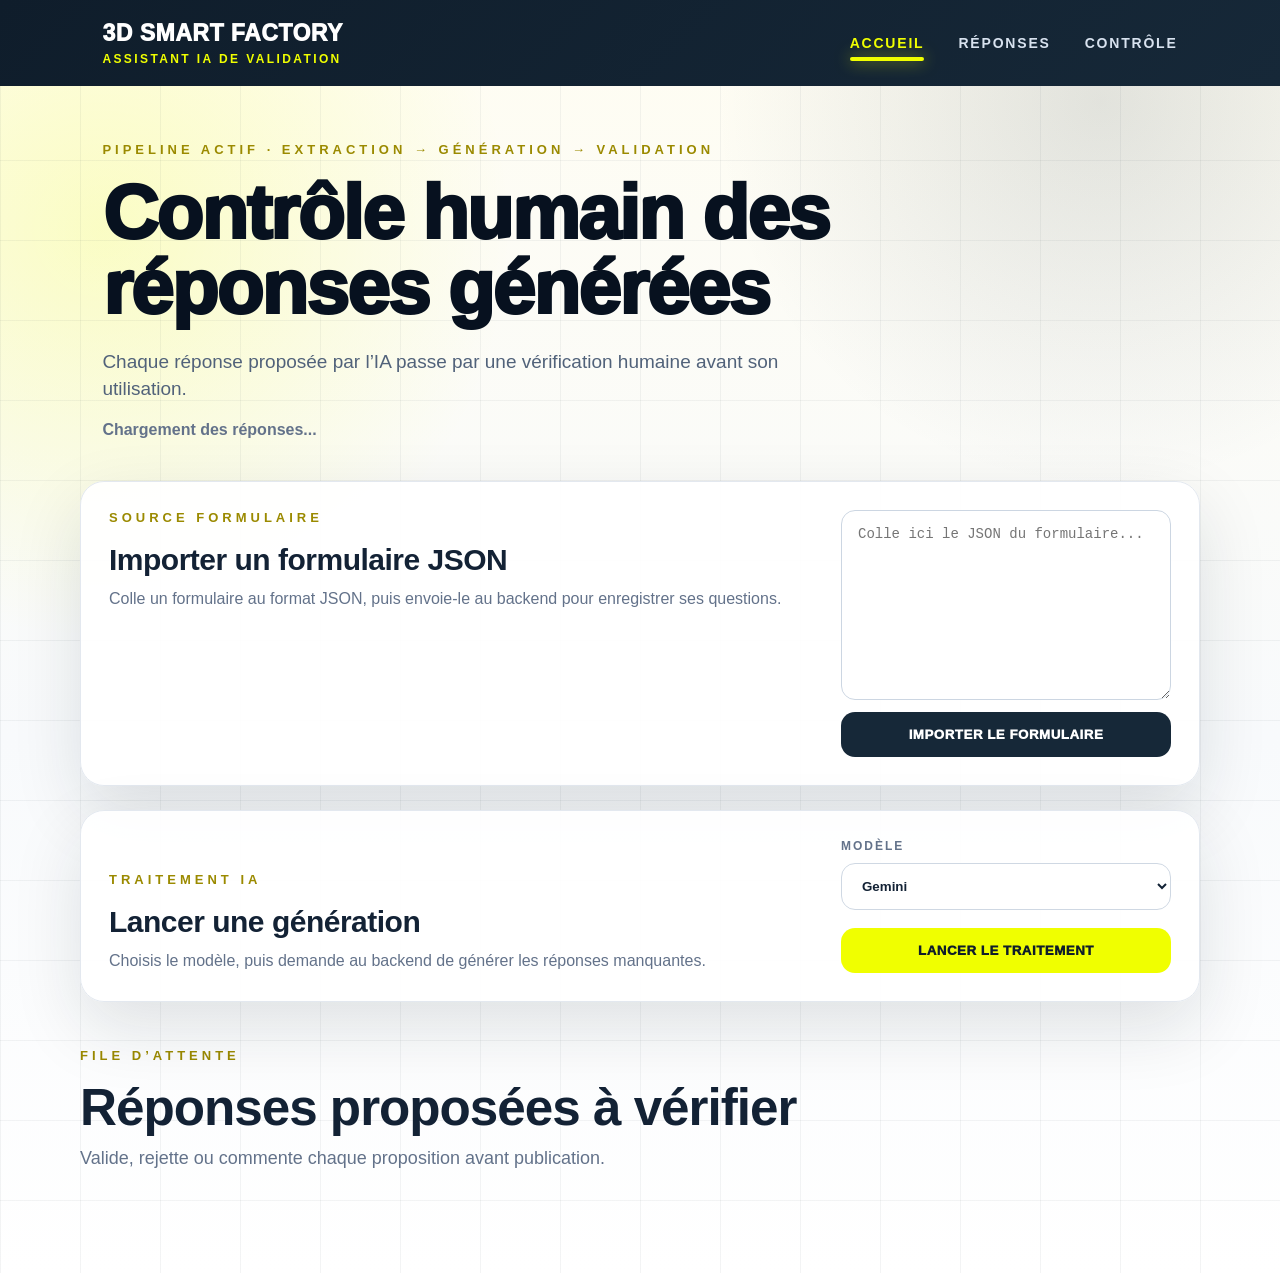
==== frontend/index.html @ 5ca27940 "Premier commit : pipeline d'extraction (Google/Microsoft Forms), agent IA (ia_service.py), backend F" ====
<!DOCTYPE html>
<html lang="fr">
<head>
    <meta charset="UTF-8">
    <meta name="viewport" content="width=device-width, initial-scale=1.0">
    <title>3D Smart Factory - Validation IA</title>
    <link rel="stylesheet" href="style.css?v=10">
</head>
<body>
    <header class="topbar">
        <div class="brand-text">
            <p>3D Smart Factory</p>
            <span>Assistant IA de validation</span>
        </div>

        <nav class="nav">
            <a class="active" href="#">Accueil</a>
            <a href="#reponses">Réponses</a>
            <a href="#controle">Contrôle</a>
        </nav>
    </header>

    <main>
        <section class="hero">
            <div class="hero-overlay">
                <p class="eyebrow">Pipeline actif · Extraction → Génération → Validation</p>
                <h2>Contrôle humain des réponses générées</h2>
                <p class="hero-text">
                    Chaque réponse proposée par l’IA passe par une vérification humaine avant son utilisation.
                </p>

                <div class="hero-actions">
                    <span id="message" class="message">En attente de chargement...</span>
                </div>
            </div>
        </section>

        <section class="import-formulaire">
            <div>
                <p class="section-label">Source formulaire</p>
                <h2>Importer un formulaire JSON</h2>
                <p>Colle un formulaire au format JSON, puis envoie-le au backend pour enregistrer ses questions.</p>
            </div>

            <div class="import-zone">
                <textarea id="formulaire-json" placeholder='Colle ici le JSON du formulaire...'></textarea>
                <button id="bouton-importer" class="secondary-button">Importer le formulaire</button>
            </div>
        </section>

        <section class="traitement-ia">
            <div>
                <p class="section-label">Traitement IA</p>
                <h2>Lancer une génération</h2>
                <p>Choisis le modèle, puis demande au backend de générer les réponses manquantes.</p>
            </div>

            <div class="traitement-actions">
                <label for="modele-ia">Modèle</label>
                <select id="modele-ia">
                    <option value="gemini">Gemini</option>
                    <option value="modele_test">Modèle test</option>
                    <option value="modele_simple">Modèle simple</option>
                </select>
                <button id="bouton-traitement" class="primary-button">Lancer le traitement</button>
            </div>
        </section>

        <section id="controle" class="intro">
            <p class="section-label">File d’attente</p>
            <h2>Réponses proposées à vérifier</h2>
            <p class="intro-text">Valide, rejette ou commente chaque proposition avant publication.</p>
        </section>

        <section id="reponses" class="dashboard">
            <div id="liste-reponses" class="liste-reponses">
                <!-- Les réponses venant du backend seront ajoutées ici par JavaScript. -->
            </div>
        </section>
    </main>
</body>
<script src="script.js?v=9"></script>
</html>
---- frontend/style.css ----
:root {
    --blue-night: #162838;
    --blue-deep: #0f1d2b;
    --blue-text: #132235;
    --blue-muted: #63728a;
    --yellow: #f0ff00;
    --yellow-soft: #fff7b8;
    --paper: #fffdf2;
    --paper-2: #f8fafc;
    --white: #ffffff;
    --border: #e3e8ef;
    --shadow: rgba(15, 29, 43, 0.12);
}

* {
    box-sizing: border-box;
}

html {
    scroll-behavior: smooth;
}

body {
    margin: 0;
    color: var(--blue-text);
    font-family: "Trebuchet MS", "Segoe UI", Arial, sans-serif;
    background:
        linear-gradient(rgba(22, 40, 56, 0.05) 1px, transparent 1px),
        linear-gradient(90deg, rgba(22, 40, 56, 0.05) 1px, transparent 1px),
        radial-gradient(circle at 8% 18%, rgba(240, 255, 0, 0.20), transparent 26%),
        radial-gradient(circle at 86% 8%, rgba(22, 40, 56, 0.12), transparent 24%),
        linear-gradient(180deg, var(--paper) 0%, var(--paper-2) 58%, #ffffff 100%);
    background-size: 80px 80px, 80px 80px, auto, auto, auto;
}

@keyframes glisserDepuisBas {
    from {
        opacity: 0;
        transform: translateY(24px);
    }

    to {
        opacity: 1;
        transform: translateY(0);
    }
}

@keyframes haloBouton {
    from {
        box-shadow: 0 12px 26px rgba(240, 255, 0, 0.18);
    }

    to {
        box-shadow: 0 18px 34px rgba(240, 255, 0, 0.34);
    }
}

.topbar {
    min-height: 86px;
    padding: 18px 8%;
    background: linear-gradient(135deg, var(--blue-deep), var(--blue-night));
    color: var(--white);
    display: flex;
    align-items: center;
    justify-content: space-between;
    gap: 28px;
}

.brand-text p {
    margin: 0;
    color: var(--white);
    font-size: 23px;
    font-weight: 1000;
    letter-spacing: 0.5px;
    text-transform: uppercase;
}

.brand-text span {
    display: block;
    margin-top: 5px;
    color: var(--yellow);
    font-size: 12px;
    font-weight: 900;
    text-transform: uppercase;
    letter-spacing: 2.4px;
}

.nav {
    display: flex;
    gap: 34px;
    flex-wrap: wrap;
    justify-content: flex-end;
}

.nav a {
    position: relative;
    color: #d8e2ef;
    text-decoration: none;
    text-transform: uppercase;
    font-weight: 900;
    font-size: 14px;
    letter-spacing: 1.8px;
}

.nav a.active,
.nav a:hover {
    color: var(--yellow);
}

.nav a.active::after {
    content: "";
    position: absolute;
    left: 0;
    right: 0;
    bottom: -10px;
    height: 4px;
    border-radius: 999px;
    background: var(--yellow);
    box-shadow: 0 0 16px rgba(240, 255, 0, 0.65);
}

.hero {
    min-height: 330px;
    padding: 56px 8%;
    display: flex;
    align-items: center;
}

.hero-overlay {
    width: min(900px, 100%);
    animation: glisserDepuisBas 0.75s ease both;
}

.eyebrow,
.section-label {
    margin: 0 0 18px;
    color: #9b8a00;
    text-transform: uppercase;
    letter-spacing: 4px;
    font-size: 13px;
    font-weight: 900;
}

.hero h2 {
    max-width: 860px;
    margin: 0;
    color: #07111f;
    font-size: clamp(42px, 6vw, 78px);
    line-height: 0.98;
    font-weight: 1000;
    letter-spacing: -2px;
}

.hero-text {
    max-width: 720px;
    margin: 22px 0 0;
    color: #51627a;
    font-size: 19px;
    line-height: 1.45;
}

.hero-actions {
    margin-top: 18px;
}

.message {
    display: inline-block;
    min-height: 22px;
    color: var(--blue-muted);
    font-weight: 800;
}

button,
select {
    font-family: inherit;
}

button {
    border: none;
    cursor: pointer;
    font-weight: 1000;
    letter-spacing: 0.5px;
    transition: transform 0.2s ease, box-shadow 0.2s ease, opacity 0.2s ease;
}

button:hover {
    transform: translateY(-2px);
}

.import-formulaire,
.traitement-ia {
    width: min(1120px, 90%);
    margin: -18px auto 24px;
    padding: 28px;
    background: rgba(255, 255, 255, 0.92);
    border: 1px solid var(--border);
    border-radius: 24px;
    box-shadow: 0 26px 70px var(--shadow);
    display: grid;
    grid-template-columns: minmax(0, 1fr) 330px;
    gap: 30px;
    align-items: end;
    animation: glisserDepuisBas 0.8s ease both;
}

.traitement-ia {
    margin-top: 0;
    margin-bottom: 46px;
}

.import-formulaire {
    align-items: start;
}

.import-zone {
    display: grid;
    gap: 12px;
}

.traitement-ia h2 {
    margin: 0;
    color: var(--blue-text);
    font-size: 30px;
    letter-spacing: -0.5px;
}

.import-formulaire h2 {
    margin: 0;
    color: var(--blue-text);
    font-size: 30px;
    letter-spacing: -0.5px;
}

.import-formulaire p:not(.section-label),
.traitement-ia p:not(.section-label) {
    margin: 10px 0 0;
    color: var(--blue-muted);
    line-height: 1.5;
}

.traitement-actions {
    display: grid;
    gap: 10px;
}

.traitement-actions label {
    color: var(--blue-muted);
    text-transform: uppercase;
    letter-spacing: 2px;
    font-size: 12px;
    font-weight: 900;
}

select {
    width: 100%;
    padding: 14px 16px;
    color: var(--blue-text);
    background: #ffffff;
    border: 1px solid #cfd8e3;
    border-radius: 14px;
    font-weight: 900;
}

.primary-button {
    width: 100%;
    margin-top: 8px;
    padding: 15px 20px;
    border-radius: 14px;
    background: var(--yellow);
    color: var(--blue-deep);
    text-transform: uppercase;
    animation: haloBouton 1.6s ease-in-out infinite alternate;
}

.secondary-button {
    width: 100%;
    padding: 15px 20px;
    border-radius: 14px;
    background: var(--blue-night);
    color: #ffffff;
    text-transform: uppercase;
}

.intro {
    width: min(1120px, 90%);
    margin: 0 auto 24px;
}

.intro h2 {
    margin: 0;
    color: var(--blue-text);
    font-size: clamp(32px, 4vw, 52px);
    line-height: 1.05;
    letter-spacing: -1px;
}

.intro-text {
    margin: 14px 0 0;
    color: var(--blue-muted);
    font-size: 18px;
}

.dashboard {
    width: min(1120px, 90%);
    margin: 0 auto 80px;
}

.liste-reponses {
    display: grid;
    gap: 24px;
}

.carte-reponse {
    position: relative;
    overflow: hidden;
    background: rgba(255, 255, 255, 0.96);
    padding: 32px 34px 30px;
    border: 1px solid var(--border);
    border-radius: 20px;
    box-shadow: 0 24px 54px rgba(15, 29, 43, 0.09);
    animation: glisserDepuisBas 0.55s ease both;
    transition: transform 0.25s ease, box-shadow 0.25s ease;
    display: grid;
    grid-template-columns: minmax(0, 1fr) 250px;
    gap: 30px;
    align-items: start;
}

.carte-reponse:hover {
    transform: translateY(-5px);
    box-shadow: 0 32px 64px rgba(15, 29, 43, 0.13);
}

.carte-reponse::before {
    content: "";
    position: absolute;
    top: 0;
    left: 0;
    width: 6px;
    height: 100%;
    background: var(--yellow);
}

.question {
    margin: 0 0 18px;
    color: #061020;
    font-size: 24px;
    font-weight: 1000;
    line-height: 1.28;
}

.question::before {
    content: "Question";
    display: block;
    margin-bottom: 10px;
    color: #8a99ad;
    font-size: 12px;
    text-transform: uppercase;
    letter-spacing: 2.2px;
}

.reponse {
    margin: 0 0 14px;
    padding: 18px 20px;
    background: #fffdf0;
    border: 1px solid #eee7b8;
    border-left: 4px solid var(--yellow);
    border-radius: 12px;
    color: var(--blue-text);
    font-size: 18px;
    line-height: 1.45;
}

.historique {
    display: grid;
    grid-template-columns: repeat(2, minmax(0, 1fr));
    gap: 10px;
    margin: 16px 0 2px;
    padding: 15px 16px;
    background: #f8fafc;
    border: 1px solid var(--border);
    border-radius: 14px;
}

.historique p {
    margin: 0;
    color: var(--blue-text);
    font-size: 14px;
    font-weight: 800;
}

.historique span {
    display: block;
    margin-bottom: 4px;
    color: #8a99ad;
    font-size: 11px;
    font-weight: 1000;
    text-transform: uppercase;
    letter-spacing: 1.5px;
}

textarea {
    width: 100%;
    min-height: 92px;
    margin: 18px 0 12px;
    padding: 15px 16px;
    border: 1px solid #ccd6e2;
    border-radius: 14px;
    resize: vertical;
    font-family: inherit;
    color: var(--blue-text);
    background: #ffffff;
}

#formulaire-json {
    min-height: 190px;
    margin: 0;
    font-family: "Consolas", "Courier New", monospace;
    font-size: 14px;
}

textarea:focus {
    outline: 3px solid rgba(240, 255, 0, 0.45);
    border-color: #d7e600;
}

.statut {
    display: inline-flex;
    justify-content: center;
    align-items: center;
    min-width: 170px;
    padding: 10px 14px;
    border: 1px solid #efe38c;
    border-radius: 999px;
    background: var(--yellow-soft);
    color: var(--blue-text);
    font-size: 13px;
    font-weight: 1000;
    text-transform: uppercase;
    letter-spacing: 1px;
}

.boutons {
    display: flex;
    flex-direction: column;
    gap: 14px;
    margin-bottom: 18px;
}

.boutons button {
    width: 100%;
    padding: 16px 22px;
    border-radius: 14px;
    text-transform: uppercase;
    font-size: 15px;
}

.valider {
    background: var(--yellow);
    color: var(--blue-deep);
    box-shadow: 0 14px 30px rgba(240, 255, 0, 0.28);
}

.rejeter {
    background: var(--blue-night);
    color: #ffffff;
}

.panneau-controle {
    position: sticky;
    top: 20px;
}

@media (max-width: 820px) {
    .topbar {
        align-items: flex-start;
        flex-direction: column;
    }

    .nav {
        justify-content: flex-start;
        gap: 18px;
    }

    .hero {
        min-height: 300px;
        padding: 44px 6%;
    }

    .import-formulaire,
    .traitement-ia,
    .carte-reponse {
        grid-template-columns: 1fr;
    }

    .historique {
        grid-template-columns: 1fr;
    }

    .panneau-controle {
        position: static;
    }
}
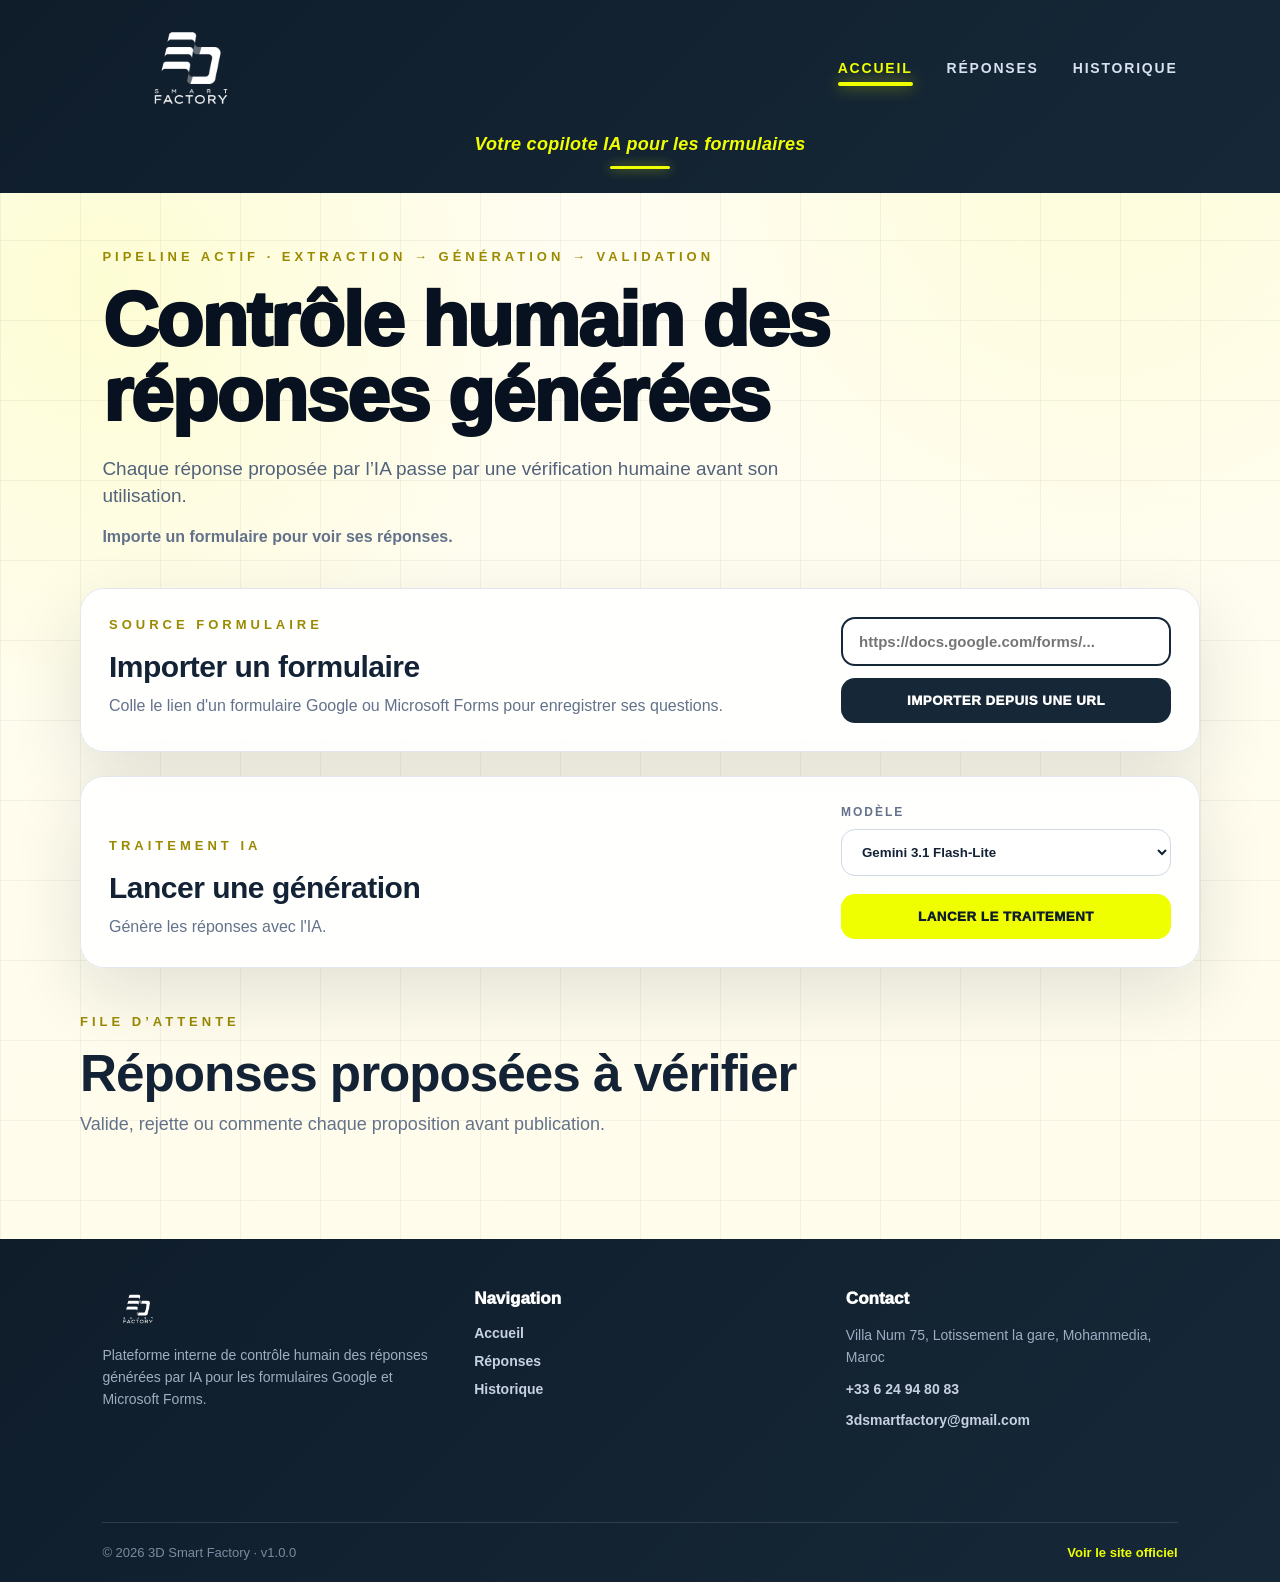
==== commit 7ea90c81: "adjusted the api routes and also the design for the front end" ====
--- a/frontend/index.html
+++ b/frontend/index.html
@@ -4,20 +4,23 @@
     <meta charset="UTF-8">
     <meta name="viewport" content="width=device-width, initial-scale=1.0">
     <title>3D Smart Factory - Validation IA</title>
-    <link rel="stylesheet" href="style.css?v=10">
+    <link rel="stylesheet" href="style.css?v=17">
 </head>
 <body>
     <header class="topbar">
-        <div class="brand-text">
-            <p>3D Smart Factory</p>
-            <span>Assistant IA de validation</span>
+        <div class="topbar-haut">
+            <div class="brand-text">
+                <img src="1st-logo.png" alt="3D Smart Factory" class="logo">
+            </div>
+
+            <nav class="nav">
+                <a class="active" href="#">Accueil</a>
+                <a href="#reponses">Réponses</a>
+                <a href="historique.html">Historique</a>
+            </nav>
         </div>
 
-        <nav class="nav">
-            <a class="active" href="#">Accueil</a>
-            <a href="#reponses">Réponses</a>
-            <a href="#controle">Contrôle</a>
-        </nav>
+        <p class="tagline">Votre copilote IA pour les formulaires</p>
     </header>
 
     <main>
@@ -38,13 +41,13 @@
         <section class="import-formulaire">
             <div>
                 <p class="section-label">Source formulaire</p>
-                <h2>Importer un formulaire JSON</h2>
-                <p>Colle un formulaire au format JSON, puis envoie-le au backend pour enregistrer ses questions.</p>
+                <h2>Importer un formulaire</h2>
+                <p>Colle le lien d'un formulaire Google ou Microsoft Forms pour enregistrer ses questions.</p>
             </div>
 
             <div class="import-zone">
-                <textarea id="formulaire-json" placeholder='Colle ici le JSON du formulaire...'></textarea>
-                <button id="bouton-importer" class="secondary-button">Importer le formulaire</button>
+                <input id="formulaire-url" type="text" placeholder="https://docs.google.com/forms/...">
+                <button id="bouton-importer-url" class="secondary-button">Importer depuis une URL</button>
             </div>
         </section>
 
@@ -52,15 +55,16 @@
             <div>
                 <p class="section-label">Traitement IA</p>
                 <h2>Lancer une génération</h2>
-                <p>Choisis le modèle, puis demande au backend de générer les réponses manquantes.</p>
+                <p>Génère les réponses avec l'IA.</p>
             </div>
 
             <div class="traitement-actions">
                 <label for="modele-ia">Modèle</label>
+                <!-- Un seul modèle pour l'instant (celui réellement utilisé dans ia_service.py) —
+                     les anciennes options (gemini/modele_test/modele_simple) venaient du système
+                     à 3 backends interchangeables, qui n'existe plus. -->
                 <select id="modele-ia">
-                    <option value="gemini">Gemini</option>
-                    <option value="modele_test">Modèle test</option>
-                    <option value="modele_simple">Modèle simple</option>
+                    <option value="gemini-3.1-flash-lite">Gemini 3.1 Flash-Lite</option>
                 </select>
                 <button id="bouton-traitement" class="primary-button">Lancer le traitement</button>
             </div>
@@ -78,6 +82,38 @@
             </div>
         </section>
     </main>
+
+    <footer class="pied-de-page">
+        <div class="pied-colonne">
+            <a href="https://3dsmartfactory.csit.ma/" target="_blank" rel="noopener">
+                <img src="1st-logo.png" alt="3D Smart Factory" class="logo-pied">
+            </a>
+            <p>Plateforme interne de contrôle humain des réponses générées par IA pour les formulaires Google et Microsoft Forms.</p>
+        </div>
+
+        <div class="pied-colonne">
+            <h3>Navigation</h3>
+            <nav class="pied-nav">
+                <a href="index.html">Accueil</a>
+                <a href="index.html#reponses">Réponses</a>
+                <a href="historique.html">Historique</a>
+            </nav>
+        </div>
+
+        <div class="pied-colonne">
+            <h3>Contact</h3>
+            <p>Villa Num 75, Lotissement la gare, Mohammedia, Maroc</p>
+            <p><a href="tel:+33624948083">+33 6 24 94 80 83</a></p>
+            <p><a href="mailto:3dsmartfactory@gmail.com">3dsmartfactory@gmail.com</a></p>
+        </div>
+
+        <div class="pied-bas">
+            <p>© 2026 3D Smart Factory · v1.0.0</p>
+            <a href="https://3dsmartfactory.csit.ma/" target="_blank" rel="noopener">Voir le site officiel</a>
+        </div>
+    </footer>
+
+    <button id="bouton-haut" class="bouton-remonter" aria-label="Remonter en haut">↑</button>
 </body>
-<script src="script.js?v=9"></script>
+<script src="script.js?v=10"></script>
 </html>
--- a/frontend/style.css
+++ b/frontend/style.css
@@ -7,6 +7,8 @@
     --yellow-soft: #fff7b8;
     --paper: #fffdf2;
     --paper-2: #f8fafc;
+    --blue-soft: #e4edf9;
+    --yellow-bg-fin: #fffcea;
     --white: #ffffff;
     --border: #e3e8ef;
     --shadow: rgba(15, 29, 43, 0.12);
@@ -27,9 +29,9 @@
     background:
         linear-gradient(rgba(22, 40, 56, 0.05) 1px, transparent 1px),
         linear-gradient(90deg, rgba(22, 40, 56, 0.05) 1px, transparent 1px),
-        radial-gradient(circle at 8% 18%, rgba(240, 255, 0, 0.20), transparent 26%),
-        radial-gradient(circle at 86% 8%, rgba(22, 40, 56, 0.12), transparent 24%),
-        linear-gradient(180deg, var(--paper) 0%, var(--paper-2) 58%, #ffffff 100%);
+        radial-gradient(circle at 8% 18%, rgba(240, 255, 0, 0.12), transparent 26%),
+        radial-gradient(circle at 86% 8%, rgba(240, 255, 0, 0.10), transparent 26%),
+        linear-gradient(180deg, var(--paper) 0%, var(--yellow-bg-fin) 100%);
     background-size: 80px 80px, 80px 80px, auto, auto, auto;
 }
 
@@ -56,33 +58,53 @@
 }
 
 .topbar {
-    min-height: 86px;
-    padding: 18px 8%;
+    padding: 18px 8% 24px;
     background: linear-gradient(135deg, var(--blue-deep), var(--blue-night));
     color: var(--white);
+    display: flex;
+    flex-direction: column;
+}
+
+.topbar-haut {
+    min-height: 86px;
     display: flex;
     align-items: center;
     justify-content: space-between;
     gap: 28px;
 }
 
-.brand-text p {
-    margin: 0;
-    color: var(--white);
-    font-size: 23px;
-    font-weight: 1000;
-    letter-spacing: 0.5px;
-    text-transform: uppercase;
-}
-
-.brand-text span {
+.brand-text .logo {
     display: block;
-    margin-top: 5px;
+    height: 100px;
+    width: auto;
+}
+
+/* Bandeau centré, pleine largeur, sous la ligne logo+nav — remplace l'ancien sous-titre
+   collé sous le logo à gauche (.brand-text span). Italique + soulignement lumineux au lieu
+   du style majuscules/technique d'avant, pour un vrai slogan plutôt qu'une étiquette. */
+.tagline {
+    position: relative;
+    margin: 16px 0 0;
+    padding-bottom: 14px;
+    text-align: center;
     color: var(--yellow);
-    font-size: 12px;
-    font-weight: 900;
-    text-transform: uppercase;
-    letter-spacing: 2.4px;
+    font-size: 18px;
+    font-style: italic;
+    font-weight: 700;
+    letter-spacing: 0.3px;
+}
+
+.tagline::after {
+    content: "";
+    position: absolute;
+    left: 50%;
+    bottom: 0;
+    width: 60px;
+    height: 3px;
+    border-radius: 999px;
+    background: var(--yellow);
+    box-shadow: 0 0 12px rgba(240, 255, 0, 0.6);
+    transform: translateX(-50%);
 }
 
 .nav {
@@ -168,6 +190,16 @@
     min-height: 22px;
     color: var(--blue-muted);
     font-weight: 800;
+}
+
+/* Même langage visuel que .reponse (fond jaune clair, bordure jaune) — pour un message de
+   succès qui utilise le thème du site plutôt que la couleur verte fixe d'un emoji. */
+.message.succes {
+    background: var(--yellow-soft);
+    border: 1px solid var(--yellow);
+    border-radius: 8px;
+    padding: 6px 14px;
+    color: var(--blue-text);
 }
 
 button,
@@ -261,6 +293,25 @@
     font-weight: 900;
 }
 
+/* Même gabarit que select (padding, arrondi), bordure bleu du thème pour le champ URL —
+   avant ce style, c'était un <input> sans classe, donc le style par défaut du navigateur
+   (fin, gris, sans padding). */
+#formulaire-url {
+    width: 100%;
+    padding: 14px 16px;
+    color: var(--blue-text);
+    background: #ffffff;
+    border: 2px solid var(--blue-night);
+    border-radius: 14px;
+    font-weight: 900;
+    font-family: inherit;
+    font-size: 15px;
+}
+
+#formulaire-url:focus {
+    outline: 3px solid rgba(22, 40, 56, 0.25);
+}
+
 .primary-button {
     width: 100%;
     margin-top: 8px;
@@ -308,6 +359,228 @@
 .liste-reponses {
     display: grid;
     gap: 24px;
+}
+
+/* Même style que #formulaire-url — bordure bleue, cohérent avec le reste du site. */
+.recherche-formulaire {
+    width: 100%;
+    margin-bottom: 22px;
+    padding: 14px 16px;
+    color: var(--blue-text);
+    background: #ffffff;
+    border: 2px solid var(--blue-night);
+    border-radius: 14px;
+    font-weight: 900;
+    font-family: inherit;
+    font-size: 15px;
+}
+
+.recherche-formulaire:focus {
+    outline: 3px solid rgba(22, 40, 56, 0.25);
+}
+
+.liste-formulaires {
+    display: grid;
+    gap: 18px;
+}
+
+/* Bordure gauche bleue (pas jaune, comme .carte-reponse) — signale visuellement que c'est
+   une carte de la page historique, cohérent avec le bleu déjà choisi pour #formulaire-url. */
+.carte-formulaire {
+    position: relative;
+    background: rgba(255, 255, 255, 0.96);
+    padding: 26px 30px;
+    border: 1px solid var(--border);
+    border-radius: 20px;
+    box-shadow: 0 20px 44px rgba(15, 29, 43, 0.08);
+    cursor: pointer;
+    transition: transform 0.25s ease, box-shadow 0.25s ease;
+}
+
+/* Même effet que .nav a.active::after (glow permanent, pas seulement au survol) — la barre
+   brille en continu, et pulse plus fort au survol (voir .carte-formulaire:hover::before). */
+.carte-formulaire::before {
+    content: "";
+    position: absolute;
+    top: 0;
+    left: 0;
+    width: 6px;
+    height: 100%;
+    background: var(--blue-night);
+    /* Arrondi manuellement (au lieu de overflow:hidden sur .carte-formulaire) pour que le
+       halo puisse dépasser du bord de la carte au lieu d'être coupé net. */
+    border-radius: 20px 0 0 20px;
+    box-shadow: 0 0 12px rgba(22, 40, 56, 0.55);
+    transition: width 0.25s ease, box-shadow 0.25s ease;
+}
+
+.carte-formulaire:hover {
+    transform: translateY(-4px);
+    box-shadow: 0 28px 56px rgba(15, 29, 43, 0.12);
+}
+
+/* Même langage que haloBouton (déjà utilisé sur .primary-button) : la barre s'élargit et
+   pulse doucement au survol, au lieu de rester figée comme .carte-reponse::before. */
+.carte-formulaire:hover::before {
+    width: 10px;
+    animation: pulseBarre 1.1s ease-in-out infinite alternate;
+}
+
+@keyframes pulseBarre {
+    from {
+        box-shadow: 0 0 6px rgba(22, 40, 56, 0.3);
+    }
+
+    to {
+        box-shadow: 0 0 18px rgba(22, 40, 56, 0.65);
+    }
+}
+
+/* Fond coloré par fournisseur — même logique que le badge, mais sur toute la carte cette
+   fois : blanc pour Google, jaune du thème pour Microsoft. */
+.carte-formulaire.google_forms {
+    background: rgba(255, 255, 255, 0.96);
+}
+
+.carte-formulaire.microsoft_forms {
+    background: var(--yellow-soft);
+}
+
+.carte-formulaire h3 {
+    margin: 0 0 8px;
+    color: #061020;
+    font-size: 21px;
+    font-weight: 600;
+    font-style: italic;
+}
+
+.carte-formulaire-meta {
+    display: flex;
+    align-items: center;
+    gap: 10px;
+    margin: 0;
+    color: var(--blue-muted);
+    font-size: 14px;
+    font-weight: 700;
+    text-transform: uppercase;
+    letter-spacing: 1px;
+}
+
+/* Badge par fournisseur — bleu pour Google (cohérent avec la bordure #formulaire-url),
+   jaune pour Microsoft (cohérent avec l'accent principal du site). */
+.badge-fournisseur {
+    display: inline-flex;
+    align-items: center;
+    padding: 4px 12px;
+    border-radius: 999px;
+    font-size: 11px;
+    font-weight: 1000;
+}
+
+.badge-fournisseur.google_forms {
+    background: var(--blue-soft);
+    color: var(--blue-night);
+}
+
+.badge-fournisseur.microsoft_forms {
+    background: var(--yellow-soft);
+    color: #8a7a00;
+}
+
+/* Bouton retour — même classe secondary-button que le reste du site, mais pas en pleine
+   largeur ici (secondary-button est width:100% par défaut, pensé pour les formulaires). */
+.retour-button {
+    width: auto;
+    padding: 12px 22px;
+    margin-bottom: 28px;
+}
+
+#titre-historique-formulaire {
+    margin: 0 0 24px;
+    color: var(--blue-text);
+    font-size: 30px;
+    letter-spacing: -0.5px;
+}
+
+.liste-historique {
+    display: grid;
+    gap: 22px;
+}
+
+.carte-historique-question {
+    background: rgba(255, 255, 255, 0.96);
+    padding: 28px 30px;
+    border: 1px solid var(--border);
+    border-radius: 20px;
+    box-shadow: 0 20px 44px rgba(15, 29, 43, 0.08);
+}
+
+.carte-historique-question h3 {
+    margin: 0 0 18px;
+    color: #061020;
+    font-size: 21px;
+    font-weight: 1000;
+}
+
+.tentative {
+    padding: 16px 18px;
+    margin-bottom: 12px;
+    background: #f8fafc;
+    border: 1px solid var(--border);
+    border-radius: 14px;
+}
+
+.tentative:last-child {
+    margin-bottom: 0;
+}
+
+.tentative-valeur {
+    margin: 0 0 10px;
+    color: var(--blue-text);
+    font-size: 16px;
+    font-weight: 800;
+}
+
+.tentative-commentaire {
+    margin: 10px 0 0;
+    color: var(--blue-muted);
+    font-style: italic;
+}
+
+.tentative-meta {
+    margin: 10px 0 0;
+    color: #8a99ad;
+    font-size: 12px;
+    font-weight: 800;
+    text-transform: uppercase;
+    letter-spacing: 1px;
+}
+
+/* Badge de statut coloré par valeur — contrairement à .statut (jaune uniforme, page
+   d'accueil), ici la couleur distingue immédiatement validée/rejetée/proposée. */
+.statut-mini {
+    display: inline-flex;
+    padding: 3px 12px;
+    border-radius: 999px;
+    font-size: 11px;
+    font-weight: 1000;
+    text-transform: uppercase;
+    letter-spacing: 1px;
+}
+
+.statut-mini.proposée {
+    background: var(--yellow-soft);
+    color: #8a7a00;
+}
+
+.statut-mini.validée {
+    background: var(--blue-soft);
+    color: var(--blue-night);
+}
+
+.statut-mini.rejetée {
+    background: #fce3e3;
+    color: #9a2323;
 }
 
 .carte-reponse {
@@ -471,7 +744,119 @@
     top: 20px;
 }
 
+/* Bouton flottant "remonter en haut" — caché tant qu'on n'a pas assez scrollé (voir le
+   listener de scroll dans script.js/historique.js qui ajoute/retire .visible). */
+.bouton-remonter {
+    position: fixed;
+    right: 30px;
+    bottom: 30px;
+    width: 54px;
+    height: 54px;
+    border-radius: 50%;
+    background: var(--blue-night);
+    color: var(--white);
+    font-size: 22px;
+    font-weight: 1000;
+    display: flex;
+    align-items: center;
+    justify-content: center;
+    box-shadow: 0 14px 30px rgba(15, 29, 43, 0.35);
+    opacity: 0;
+    transform: translateY(12px);
+    pointer-events: none;
+    transition: opacity 0.25s ease, transform 0.25s ease, box-shadow 0.25s ease;
+    z-index: 50;
+}
+
+.bouton-remonter.visible {
+    opacity: 1;
+    transform: translateY(0);
+    pointer-events: auto;
+}
+
+.bouton-remonter:hover {
+    box-shadow: 0 18px 38px rgba(15, 29, 43, 0.5);
+}
+
+.pied-de-page {
+    padding: 50px 8% 0;
+    background: linear-gradient(135deg, var(--blue-deep), var(--blue-night));
+    color: #9fadc2;
+    display: grid;
+    grid-template-columns: repeat(3, minmax(0, 1fr));
+    gap: 40px;
+}
+
+.pied-colonne .logo-pied {
+    display: block;
+    height: 40px;
+    width: auto;
+    margin-bottom: 16px;
+}
+
+.pied-colonne h3 {
+    margin: 0 0 16px;
+    color: var(--white);
+    font-size: 17px;
+    font-weight: 1000;
+}
+
+.pied-colonne p {
+    margin: 0 0 10px;
+    font-size: 14px;
+    line-height: 1.55;
+}
+
+.pied-nav {
+    display: flex;
+    flex-direction: column;
+    gap: 12px;
+}
+
+.pied-nav a,
+.pied-colonne a {
+    color: #c7d2e0;
+    text-decoration: none;
+    font-size: 14px;
+    font-weight: 700;
+    transition: color 0.2s ease;
+}
+
+.pied-nav a:hover,
+.pied-colonne a:hover {
+    color: var(--yellow);
+}
+
+.pied-bas {
+    grid-column: 1 / -1;
+    margin-top: 40px;
+    padding: 22px 0;
+    border-top: 1px solid rgba(255, 255, 255, 0.12);
+    display: flex;
+    align-items: center;
+    justify-content: space-between;
+    flex-wrap: wrap;
+    gap: 12px;
+    font-size: 13px;
+    color: #7c8aa0;
+}
+
+.pied-bas p {
+    margin: 0;
+}
+
+.pied-bas a {
+    color: var(--yellow);
+    text-decoration: none;
+    font-weight: 800;
+}
+
 @media (max-width: 820px) {
+    .pied-de-page {
+        grid-template-columns: 1fr;
+    }
+
+
     .topbar {
         align-items: flex-start;
         flex-direction: column;
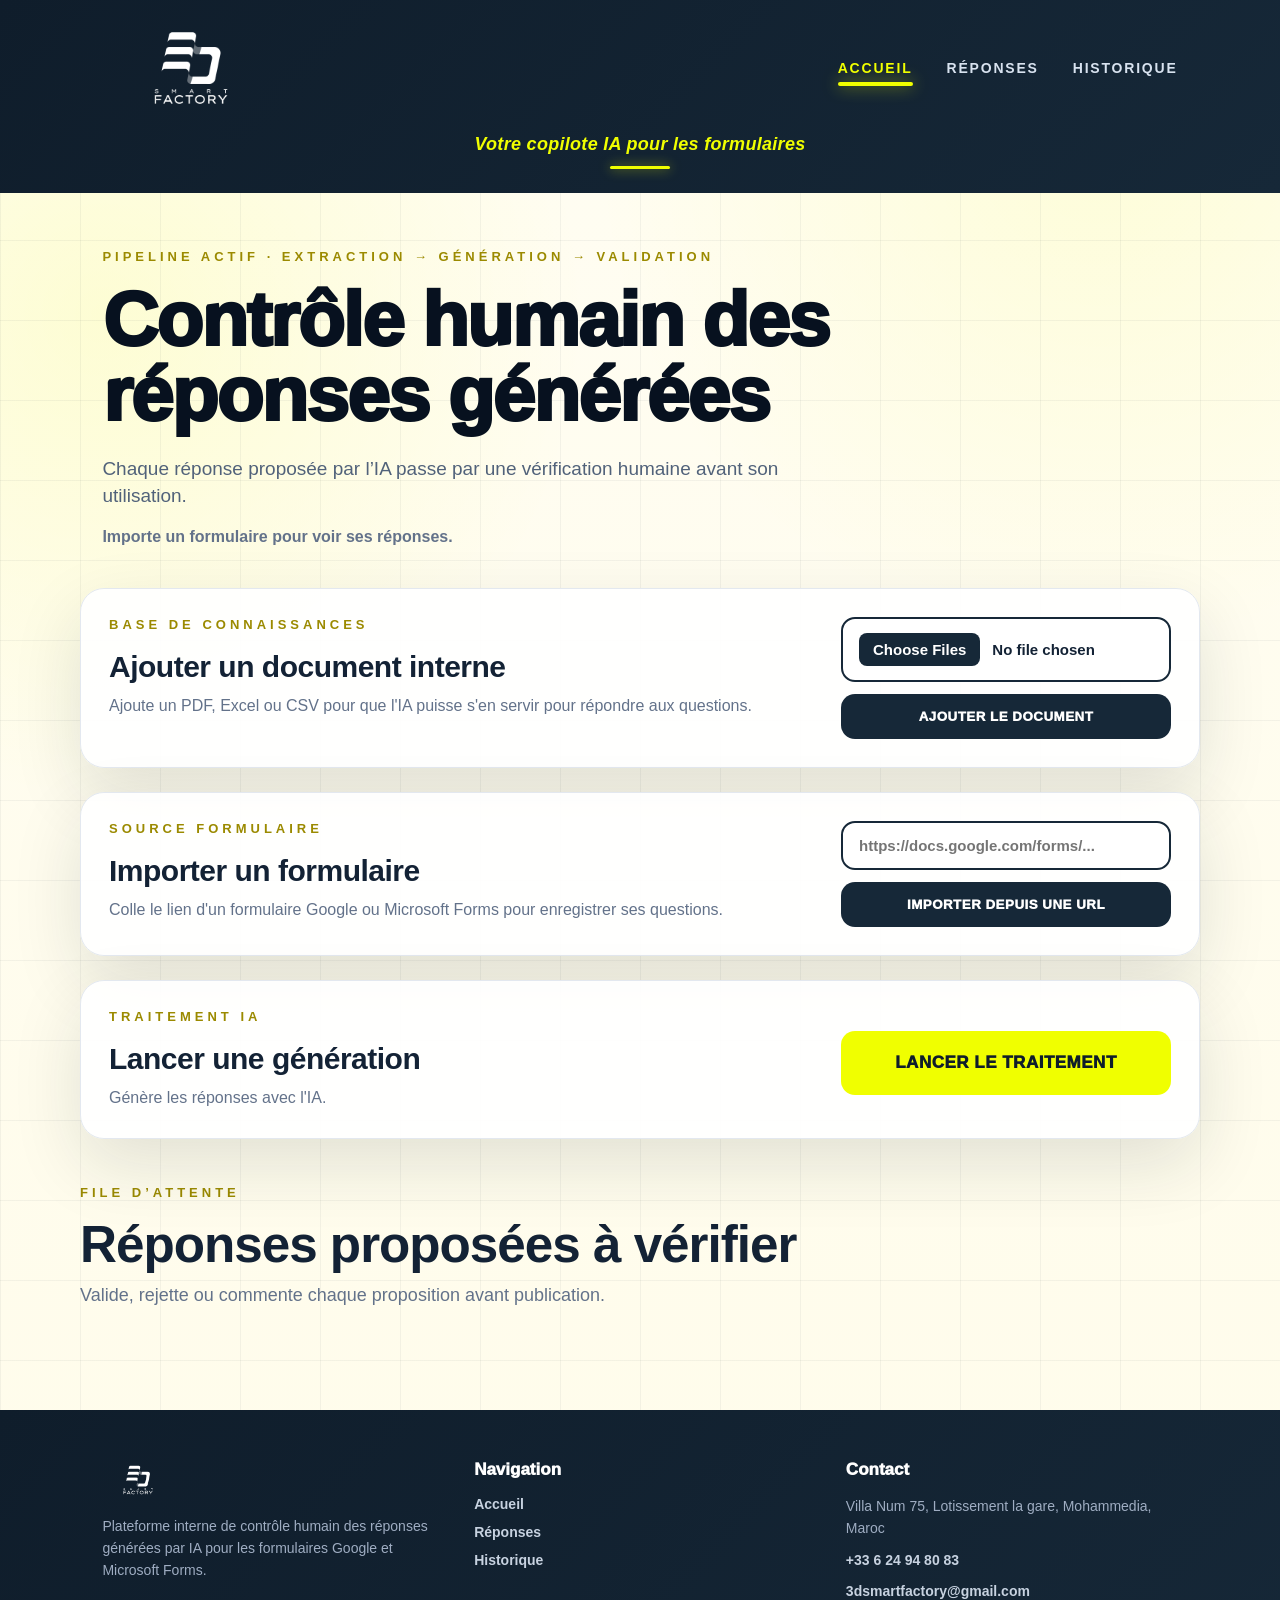
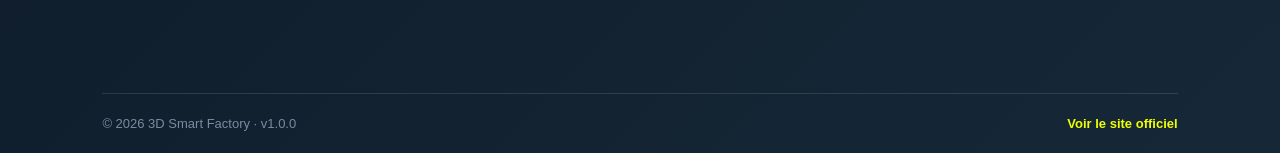
==== commit 7dcd7cce: "Ajoute le pipeline RAG complet et connecte le RAG au backend/frontend - rag/ : retriever multi-colle" ====
--- a/frontend/index.html
+++ b/frontend/index.html
@@ -4,7 +4,7 @@
     <meta charset="UTF-8">
     <meta name="viewport" content="width=device-width, initial-scale=1.0">
     <title>3D Smart Factory - Validation IA</title>
-    <link rel="stylesheet" href="style.css?v=17">
+    <link rel="stylesheet" href="style.css?v=22">
 </head>
 <body>
     <header class="topbar">
@@ -38,6 +38,19 @@
             </div>
         </section>
 
+        <section class="documents-rag">
+            <div>
+                <p class="section-label">Base de connaissances</p>
+                <h2>Ajouter un document interne</h2>
+                <p>Ajoute un PDF, Excel ou CSV pour que l'IA puisse s'en servir pour répondre aux questions.</p>
+            </div>
+
+            <div class="import-zone">
+                <input id="document-rag-fichier" type="file" accept=".pdf,.xlsx,.csv,.txt" multiple>
+                <button id="bouton-uploader-document" class="secondary-button">Ajouter le document</button>
+            </div>
+        </section>
+
         <section class="import-formulaire">
             <div>
                 <p class="section-label">Source formulaire</p>
@@ -59,13 +72,6 @@
             </div>
 
             <div class="traitement-actions">
-                <label for="modele-ia">Modèle</label>
-                <!-- Un seul modèle pour l'instant (celui réellement utilisé dans ia_service.py) —
-                     les anciennes options (gemini/modele_test/modele_simple) venaient du système
-                     à 3 backends interchangeables, qui n'existe plus. -->
-                <select id="modele-ia">
-                    <option value="gemini-3.1-flash-lite">Gemini 3.1 Flash-Lite</option>
-                </select>
                 <button id="bouton-traitement" class="primary-button">Lancer le traitement</button>
             </div>
         </section>
@@ -115,5 +121,5 @@
 
     <button id="bouton-haut" class="bouton-remonter" aria-label="Remonter en haut">↑</button>
 </body>
-<script src="script.js?v=10"></script>
+<script src="script.js?v=17"></script>
 </html>
--- a/frontend/style.css
+++ b/frontend/style.css
@@ -220,7 +220,8 @@
 }
 
 .import-formulaire,
-.traitement-ia {
+.traitement-ia,
+.documents-rag {
     width: min(1120px, 90%);
     margin: -18px auto 24px;
     padding: 28px;
@@ -238,9 +239,20 @@
 .traitement-ia {
     margin-top: 0;
     margin-bottom: 46px;
-}
-
+    /* Le bouton est maintenant seul dans .traitement-actions (menu modèle retiré) —
+       centré plutôt que collé en bas (align-items: end, hérité de .import-formulaire). */
+    align-items: center;
+}
+
+/* .documents-rag est maintenant la première carte (juste après le hero) : elle garde donc
+   le -18px de la règle partagée ci-dessus, pas de règle à part ici. .import-formulaire est
+   passée en carte du milieu — comme .traitement-ia, plus de -18px, juste 0 en haut. */
 .import-formulaire {
+    margin-top: 0;
+}
+
+.import-formulaire,
+.documents-rag {
     align-items: start;
 }
 
@@ -256,7 +268,8 @@
     letter-spacing: -0.5px;
 }
 
-.import-formulaire h2 {
+.import-formulaire h2,
+.documents-rag h2 {
     margin: 0;
     color: var(--blue-text);
     font-size: 30px;
@@ -264,7 +277,8 @@
 }
 
 .import-formulaire p:not(.section-label),
-.traitement-ia p:not(.section-label) {
+.traitement-ia p:not(.section-label),
+.documents-rag p:not(.section-label) {
     margin: 10px 0 0;
     color: var(--blue-muted);
     line-height: 1.5;
@@ -312,13 +326,42 @@
     outline: 3px solid rgba(22, 40, 56, 0.25);
 }
 
+/* Même style que #formulaire-url — un input[type="file"] ne reprend rien du style des
+   input texte tout seul, il faut le cibler explicitement. */
+#document-rag-fichier {
+    width: 100%;
+    padding: 14px 16px;
+    color: var(--blue-text);
+    background: #ffffff;
+    border: 2px solid var(--blue-night);
+    border-radius: 14px;
+    font-weight: 900;
+    font-family: inherit;
+    font-size: 15px;
+}
+
+/* Le bouton "Choisir un fichier" natif du navigateur est un élément à part
+   (::file-selector-button) — même s'il est DANS l'input, il ignore le style de l'input. */
+#document-rag-fichier::file-selector-button {
+    margin-right: 12px;
+    padding: 8px 14px;
+    color: #ffffff;
+    background: var(--blue-night);
+    border: none;
+    border-radius: 8px;
+    font-weight: 900;
+    font-family: inherit;
+    cursor: pointer;
+}
+
 .primary-button {
     width: 100%;
     margin-top: 8px;
-    padding: 15px 20px;
+    padding: 22px 20px;
     border-radius: 14px;
     background: var(--yellow);
     color: var(--blue-deep);
+    font-size: 17px;
     text-transform: uppercase;
     animation: haloBouton 1.6s ease-in-out infinite alternate;
 }
@@ -642,6 +685,21 @@
     color: var(--blue-text);
     font-size: 18px;
     line-height: 1.45;
+}
+
+.edition-reponse {
+    margin: 0 0 14px;
+}
+
+.ajuster {
+    margin: 0 0 18px;
+    padding: 8px 16px;
+    border: 1px solid var(--blue-night);
+    border-radius: 10px;
+    background: transparent;
+    color: var(--blue-night);
+    font-size: 13px;
+    font-weight: 900;
 }
 
 .historique {
@@ -874,6 +932,7 @@
 
     .import-formulaire,
     .traitement-ia,
+    .documents-rag,
     .carte-reponse {
         grid-template-columns: 1fr;
     }
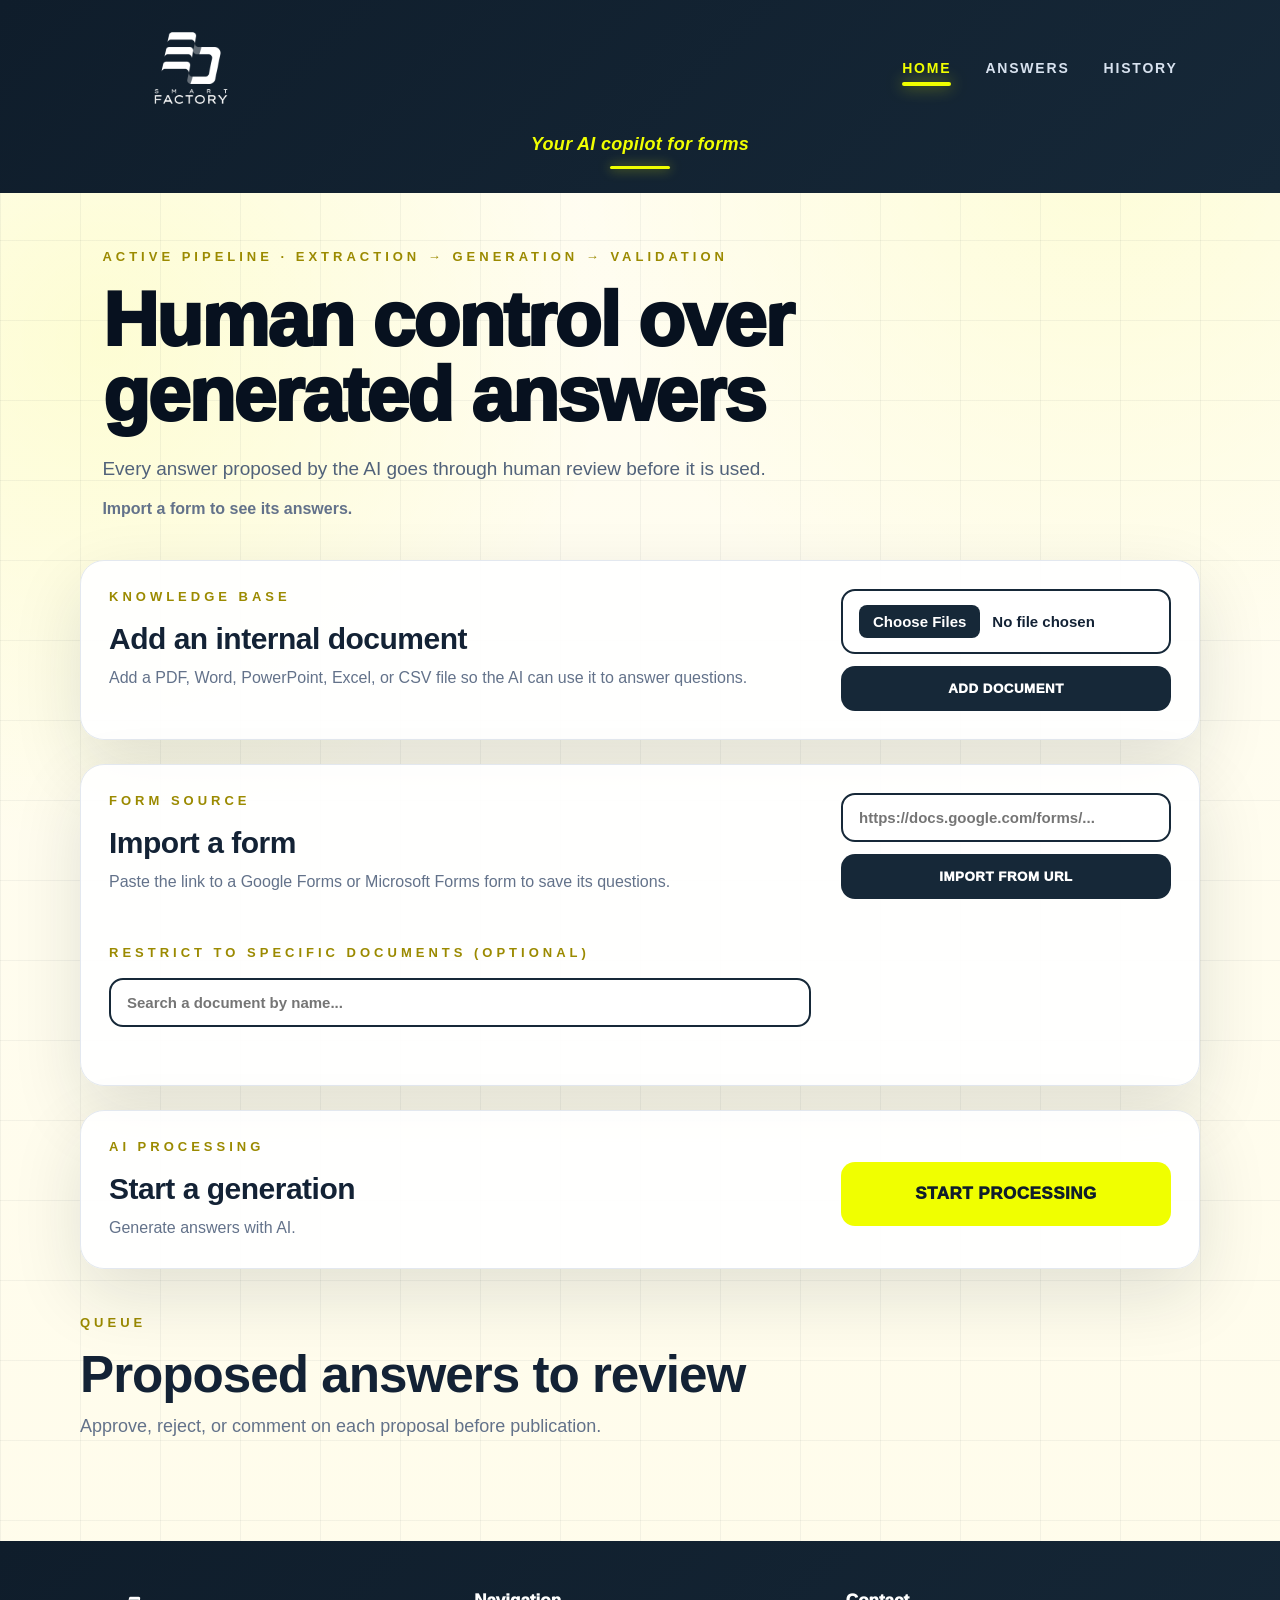
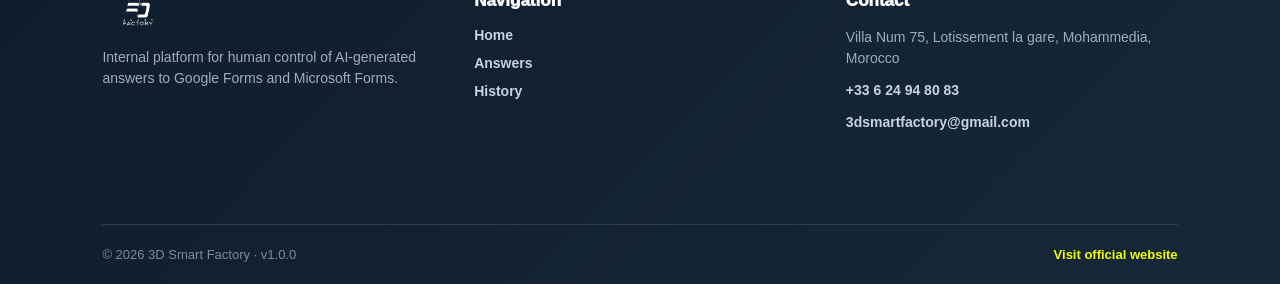
==== commit 6e4d0fa5: "Ajoute recherche hybride BM25, restriction RAG par document, indicateur d'indexation, scripts de dém" ====
--- a/frontend/index.html
+++ b/frontend/index.html
@@ -1,10 +1,10 @@
 <!DOCTYPE html>
-<html lang="fr">
+<html lang="en">
 <head>
     <meta charset="UTF-8">
     <meta name="viewport" content="width=device-width, initial-scale=1.0">
-    <title>3D Smart Factory - Validation IA</title>
-    <link rel="stylesheet" href="style.css?v=22">
+    <title>3D Smart Factory - AI Validation</title>
+    <link rel="stylesheet" href="style.css?v=23">
 </head>
 <body>
     <header class="topbar">
@@ -14,72 +14,92 @@
             </div>
 
             <nav class="nav">
-                <a class="active" href="#">Accueil</a>
-                <a href="#reponses">Réponses</a>
-                <a href="historique.html">Historique</a>
+                <a class="active" href="#">Home</a>
+                <a href="#reponses">Answers</a>
+                <a href="historique.html">History</a>
             </nav>
         </div>
 
-        <p class="tagline">Votre copilote IA pour les formulaires</p>
+        <p class="tagline">Your AI copilot for forms</p>
     </header>
 
     <main>
         <section class="hero">
             <div class="hero-overlay">
-                <p class="eyebrow">Pipeline actif · Extraction → Génération → Validation</p>
-                <h2>Contrôle humain des réponses générées</h2>
+                <p class="eyebrow">Active pipeline · Extraction → Generation → Validation</p>
+                <h2>Human control over generated answers</h2>
                 <p class="hero-text">
-                    Chaque réponse proposée par l’IA passe par une vérification humaine avant son utilisation.
+                    Every answer proposed by the AI goes through human review before it is used.
                 </p>
 
                 <div class="hero-actions">
-                    <span id="message" class="message">En attente de chargement...</span>
+                    <span id="message" class="message">Loading...</span>
                 </div>
             </div>
         </section>
 
         <section class="documents-rag">
             <div>
-                <p class="section-label">Base de connaissances</p>
-                <h2>Ajouter un document interne</h2>
-                <p>Ajoute un PDF, Excel ou CSV pour que l'IA puisse s'en servir pour répondre aux questions.</p>
+                <p class="section-label">Knowledge base</p>
+                <h2>Add an internal document</h2>
+                <p>Add a PDF, Word, PowerPoint, Excel, or CSV file so the AI can use it to answer questions.</p>
+                <!-- Indicateur permanent, séparé de #message : reste visible et à jour même si
+                     l'utilisateur fait autre chose entre-temps (ex. importer un formulaire) —
+                     voir verifierStatutIndexationEnBoucle() dans script.js. -->
+                <span id="badge-indexation" class="badge-indexation" hidden></span>
             </div>
 
             <div class="import-zone">
-                <input id="document-rag-fichier" type="file" accept=".pdf,.xlsx,.csv,.txt" multiple>
-                <button id="bouton-uploader-document" class="secondary-button">Ajouter le document</button>
+                <!-- Liste alignée sur EXTENSIONS_VERS_INGESTION (backend/app/main.py) : le
+                     backend traite maintenant tous les formats à mise en page via Docling
+                     (pas seulement le PDF), ce champ doit rester synchronisé avec lui. -->
+                <input id="document-rag-fichier" type="file" accept=".pdf,.docx,.doc,.pptx,.html,.odt,.xlsx,.csv,.txt" multiple>
+                <button id="bouton-uploader-document" class="secondary-button">Add document</button>
             </div>
         </section>
 
         <section class="import-formulaire">
             <div>
-                <p class="section-label">Source formulaire</p>
-                <h2>Importer un formulaire</h2>
-                <p>Colle le lien d'un formulaire Google ou Microsoft Forms pour enregistrer ses questions.</p>
+                <p class="section-label">Form source</p>
+                <h2>Import a form</h2>
+                <p>Paste the link to a Google Forms or Microsoft Forms form to save its questions.</p>
             </div>
 
             <div class="import-zone">
                 <input id="formulaire-url" type="text" placeholder="https://docs.google.com/forms/...">
-                <button id="bouton-importer-url" class="secondary-button">Importer depuis une URL</button>
+                <button id="bouton-importer-url" class="secondary-button">Import from URL</button>
+            </div>
+
+            <!-- Restreint (facultatif) la recherche RAG de ce formulaire à des documents précis
+                 — évite qu'une réponse vienne d'un document sans rapport (voir attribute
+                 formulaires.documents_associes). Rien de coché = recherche dans toute la base,
+                 comportement inchangé. Rempli dynamiquement par chargerListeDocuments() dans
+                 script.js. -->
+            <div class="choix-documents">
+                <p class="section-label">Restrict to specific documents (optional)</p>
+                <input id="recherche-documents-associes" type="text" class="recherche-formulaire" placeholder="Search a document by name...">
+                <div id="liste-documents-associes" class="liste-documents-associes">
+                    <!-- Cases à cocher ajoutées ici par script.js -->
+                </div>
             </div>
         </section>
 
         <section class="traitement-ia">
             <div>
-                <p class="section-label">Traitement IA</p>
-                <h2>Lancer une génération</h2>
-                <p>Génère les réponses avec l'IA.</p>
+                <p class="section-label">AI processing</p>
+                <h2>Start a generation</h2>
+                <p>Generate answers with AI.</p>
             </div>
 
             <div class="traitement-actions">
-                <button id="bouton-traitement" class="primary-button">Lancer le traitement</button>
+                <button id="bouton-traitement" class="primary-button">Start processing</button>
             </div>
         </section>
 
         <section id="controle" class="intro">
-            <p class="section-label">File d’attente</p>
-            <h2>Réponses proposées à vérifier</h2>
-            <p class="intro-text">Valide, rejette ou commente chaque proposition avant publication.</p>
+            <p class="section-label">Queue</p>
+            <h2>Proposed answers to review</h2>
+            <p class="intro-text">Approve, reject, or comment on each proposal before publication.</p>
         </section>
 
         <section id="reponses" class="dashboard">
@@ -94,32 +114,32 @@
             <a href="https://3dsmartfactory.csit.ma/" target="_blank" rel="noopener">
                 <img src="1st-logo.png" alt="3D Smart Factory" class="logo-pied">
             </a>
-            <p>Plateforme interne de contrôle humain des réponses générées par IA pour les formulaires Google et Microsoft Forms.</p>
+            <p>Internal platform for human control of AI-generated answers to Google Forms and Microsoft Forms.</p>
         </div>
 
         <div class="pied-colonne">
             <h3>Navigation</h3>
             <nav class="pied-nav">
-                <a href="index.html">Accueil</a>
-                <a href="index.html#reponses">Réponses</a>
-                <a href="historique.html">Historique</a>
+                <a href="index.html">Home</a>
+                <a href="index.html#reponses">Answers</a>
+                <a href="historique.html">History</a>
             </nav>
         </div>
 
         <div class="pied-colonne">
             <h3>Contact</h3>
-            <p>Villa Num 75, Lotissement la gare, Mohammedia, Maroc</p>
+            <p>Villa Num 75, Lotissement la gare, Mohammedia, Morocco</p>
             <p><a href="tel:+33624948083">+33 6 24 94 80 83</a></p>
             <p><a href="mailto:3dsmartfactory@gmail.com">3dsmartfactory@gmail.com</a></p>
         </div>
 
         <div class="pied-bas">
             <p>© 2026 3D Smart Factory · v1.0.0</p>
-            <a href="https://3dsmartfactory.csit.ma/" target="_blank" rel="noopener">Voir le site officiel</a>
+            <a href="https://3dsmartfactory.csit.ma/" target="_blank" rel="noopener">Visit official website</a>
         </div>
     </footer>
 
-    <button id="bouton-haut" class="bouton-remonter" aria-label="Remonter en haut">↑</button>
+    <button id="bouton-haut" class="bouton-remonter" aria-label="Back to top">↑</button>
 </body>
-<script src="script.js?v=17"></script>
+<script src="script.js?v=20"></script>
 </html>
--- a/frontend/style.css
+++ b/frontend/style.css
@@ -261,6 +261,28 @@
     gap: 12px;
 }
 
+.choix-documents {
+    margin-top: 16px;
+}
+
+.liste-documents-associes {
+    display: flex;
+    flex-wrap: wrap;
+    gap: 8px;
+    margin-top: 8px;
+}
+
+.case-document-associe {
+    display: flex;
+    align-items: center;
+    gap: 6px;
+    padding: 6px 12px;
+    border: 1px solid var(--blue-text);
+    border-radius: 20px;
+    font-size: 14px;
+    cursor: pointer;
+}
+
 .traitement-ia h2 {
     margin: 0;
     color: var(--blue-text);
